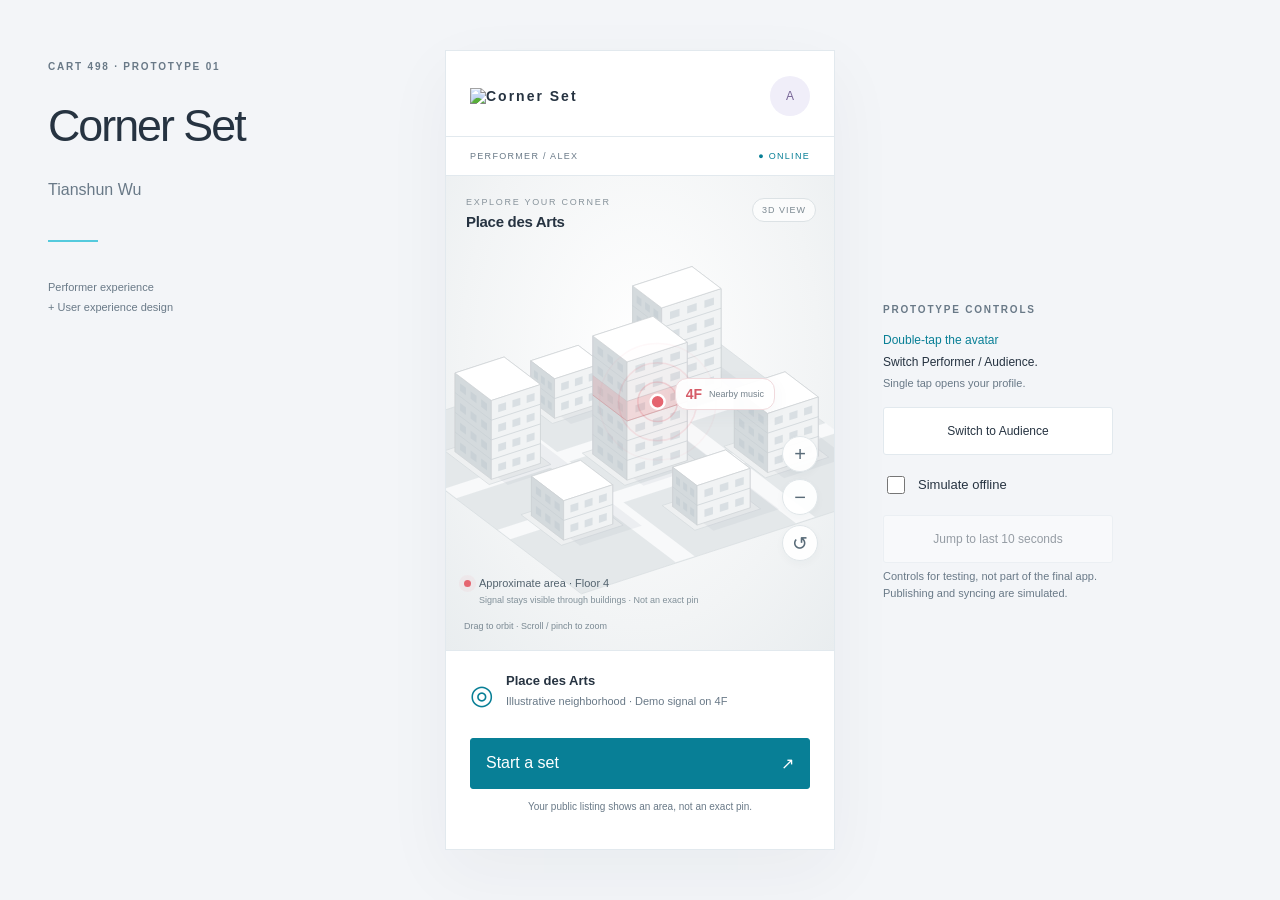
==== version control 2026-10-26/index.html @ 868d8e62 "Add initial implementation of the corner set prototype with session management and UI styling - Intr" ====
<!DOCTYPE html>
<html lang="en">
<head>
  <meta charset="UTF-8">
  <meta name="viewport" content="width=device-width, initial-scale=1">
  <meta name="theme-color" content="#f5f7fa">
  <script>try { document.documentElement.dataset.theme = localStorage.getItem("corner-set-theme") === "night" ? "night" : "day"; } catch {}</script>
  <title>Corner Set — Performer Prototype</title>
  <link rel="stylesheet" href="styles.css">
  <link rel="stylesheet" href="map3d.css">
  <script src="script.js" defer></script>
  <script src="audience.js" defer></script>
  <script src="map3d.js" defer></script>
</head>
<body>
  <div class="workspace">
    <aside class="intro">
      <p class="eyebrow">CART 498 · PROTOTYPE 01</p>
      <h1>Corner Set</h1>
      <p>Tianshun Wu</p>
      <div class="intro-line"></div>
      <p class="small">
        Performer experience<br>
        + User experience design<br>
      </p>
    </aside>

    <div class="app">
      <header class="app-header">
        <a class="brand" href="./index.html" aria-label="Corner Set home">
          <img class="brand-logo" src="assets/LOGO.png" alt="Corner Set">
        </a>
        <button id="open-profile" class="avatar avatar-button" type="button" aria-label="Open Alex’s profile" aria-controls="profile" aria-expanded="false">A</button>
      </header>

      <div class="mode-bar">
        <span id="role-label">PERFORMER / ALEX</span>
        <span id="connection">● ONLINE</span>
      </div>

      <p id="network-note" class="notice" role="status" hidden></p>
      <p id="storage-note" class="notice" hidden>
        Storage unavailable. Refreshing will reset this demo.
      </p>

      <main id="main">
        <!-- PROFILE: uses the existing fictional demo performer. -->
        <section id="profile" class="screen profile-screen" hidden>
          <button id="profile-back" class="text-button" type="button">← Back</button>
          <p class="eyebrow">YOUR CORNER</p>
          <h2 tabindex="-1">Your profile.</h2>
          <div class="profile-identity">
            <span class="avatar profile-avatar" aria-hidden="true">A</span>
            <div><h3>Alex</h3><p class="small muted">Guitar &amp; vocals</p><span class="tag">PERFORMER</span></div>
          </div>
          <div id="own-musician-profile" class="musician-micro-profile">
              <ul class="music-tags" aria-label="Music genres"></ul>
              <p class="eyebrow musician-about-label">BEHIND THE SOUND</p>
              <p class="musician-bio"></p>
              <a class="musician-social" target="_blank" rel="noopener noreferrer">
                <svg viewBox="0 0 24 24" fill="none" stroke="currentColor" stroke-width="1.6" aria-hidden="true"><rect x="3" y="3" width="18" height="18" rx="5"/><circle cx="12" cy="12" r="4"/><circle cx="17.5" cy="6.5" r=".8" fill="currentColor" stroke="none"/></svg>
                <span class="social-copy"><span class="social-label">Instagram <span class="social-demo">· Sample</span></span><span class="social-handle"></span></span>
                <span class="social-arrow" aria-hidden="true">↗</span>
              </a>
            </div>
          <dl class="profile-details">
            <div><dt>Display name</dt><dd>Alex</dd></div>
            <div><dt>Instruments</dt><dd>Guitar &amp; vocals</dd></div>
            <div><dt>Home corner</dt><dd>Place des Arts</dd></div>
          </dl>
          <p class="profile-demo small muted">Demo profile · Sample information</p>
          <div class="profile-appearance">
            <p class="eyebrow">APPEARANCE</p>
            <div class="theme-row">
              <div><strong>Night mode</strong><p id="theme-description" class="small muted">A softer view after sunset.</p></div>
              <button id="theme-toggle" class="theme-switch" type="button" role="switch" aria-checked="false" aria-label="Night mode" aria-describedby="theme-description"><span aria-hidden="true"></span></button>
            </div>
          </div>
        </section>
        <!-- HOME -->
        <section id="home" class="screen home-screen" aria-label="Home — performance area" tabindex="-1">

          <div class="map map-3d" role="group" aria-label="Interactive illustrative 3D neighborhood">
            <canvas id="city-canvas" class="city-canvas" tabindex="0" role="img"
              aria-label="Rotatable 3D neighborhood. A red signal marks approximately floor four of the central building."
              aria-describedby="map-instructions">Your browser does not support the 3D neighborhood preview.</canvas>
            <div class="map-heading"><span>EXPLORE YOUR CORNER</span><strong>Place des Arts</strong></div>
            <span class="map-dimension">3D VIEW</span>
            <div id="floor-label" class="floor-label"><b>4F</b><span>Nearby music</span></div>
            <div class="map-tools" role="group" aria-label="Map controls">
              <button type="button" data-map="in" aria-label="Zoom in" title="Zoom in">+</button>
              <button type="button" data-map="out" aria-label="Zoom out" title="Zoom out">−</button>
              <button type="button" data-map="reset" aria-label="Reset map view" title="Reset view">↺</button>
            </div>
            <div class="map-legend">
              <div class="map-signal-key"><i aria-hidden="true"></i>Approximate area · Floor 4</div>
              <p>Signal stays visible through buildings · Not an exact pin</p>
              <p class="map-help">Drag to orbit · Scroll / pinch to zoom</p>
            </div>
            <span id="map-instructions" class="sr-only">Drag to rotate. Shift-drag or use two fingers to pan. Scroll or pinch to zoom. Keyboard: arrow keys rotate, plus and minus zoom, Home resets. Illustrative buildings and example performance only; not a real listing.</span>
            <p class="map-fallback">3D preview unavailable. Example music area: central building, floor 4. Approximate location only.</p>
          </div>

          <div id="audience-home" hidden>
            <div class="audience-heading"><div><p class="eyebrow">FOLLOW THE MUSIC</p><h3>Your next live moment.</h3></div><span class="you-key">● You</span></div>
            <p id="nearby-status" class="small muted" role="status">Explore nearby performances.</p>
            <div id="performance-card" class="performance-card">
              <div class="section-top"><span id="audience-connection" class="tag">NEARBY</span><span id="audience-distance" class="small muted"></span></div>
              <div class="profile-row"><span id="artist-avatar" class="avatar">A</span><div><h3 id="artist-name">Alex</h3><p id="artist-style" class="small muted"></p></div></div>
              <p id="artist-location" class="small muted"></p>
              <div id="artist-micro-profile" class="musician-micro-profile">
              <ul class="music-tags" aria-label="Music genres"></ul>
              <p class="eyebrow musician-about-label">BEHIND THE SOUND</p>
              <p class="musician-bio"></p>
              <a class="musician-social" target="_blank" rel="noopener noreferrer">
                <svg viewBox="0 0 24 24" fill="none" stroke="currentColor" stroke-width="1.6" aria-hidden="true"><rect x="3" y="3" width="18" height="18" rx="5"/><circle cx="12" cy="12" r="4"/><circle cx="17.5" cy="6.5" r=".8" fill="currentColor" stroke="none"/></svg>
                <span class="social-copy"><span class="social-label">Instagram <span class="social-demo">· Sample</span></span><span class="social-handle"></span></span>
                <span class="social-arrow" aria-hidden="true">↗</span>
              </a>
            </div>
              <div class="audience-time"><span class="eyebrow">TIME REMAINING</span><strong id="audience-timer">20:00</strong></div>
              <button id="tip-open" class="primary" type="button">Leave a tip <span aria-hidden="true">♡</span></button>
              <p class="footnote">Connect nearby to support the performer.</p>
            </div>
            <div id="nearby-list" class="nearby-list" aria-label="Nearby performances"></div>
          </div>
          <div class="location-row performer-home">
            <span class="location-symbol" aria-hidden="true">◎</span>
            <div>
              <strong>Place des Arts</strong>
              <p class="small muted">Illustrative neighborhood · Demo signal on 4F</p>
            </div>
          </div>

          <button id="start" class="primary performer-home">
            Start a set <span aria-hidden="true">↗</span>
          </button>
          <p class="footnote performer-home">Your public listing shows an area, not an exact pin.</p>
        </section>

        <!-- SETUP -->
        <section id="setup" class="screen" hidden>
          <button id="back" class="text-button">← Back</button>
          <p class="eyebrow">BROADCAST SETUP</p>
          <h2 tabindex="-1">Set the moment.</h2>
          <p class="muted">Your profile is ready. Just choose your time.</p>

          <div class="info-card">
            <span class="eyebrow">01 / PUBLIC AREA</span>
            <h3>Place des Arts</h3>
            <p class="muted">A shared area around the plaza.</p>
            <span class="tag">APPROXIMATE LOCATION</span>
            <p class="small muted">
              Demo location only. 
            </p>
          </div>

          <fieldset>
            <legend class="eyebrow">02 / SET DURATION</legend>
            <div class="duration-options">
              <label>
                <input type="radio" name="duration" value="30" checked>
                <span><strong>30</strong>min</span>
              </label>
              <label>
                <input type="radio" name="duration" value="45">
                <span><strong>45</strong>min</span>
              </label>
              <label>
                <input type="radio" name="duration" value="60">
                <span><strong>60</strong>min</span>
              </label>
            </div>
          </fieldset>

          <div class="profile-row">
            <span class="avatar">A</span>
            <div>
              <strong>Alex</strong>
              <p class="small muted">Acoustic / Guitar & vocals</p>
            </div>
            <span class="tag">DEMO PROFILE</span>
          </div>

          <button id="publish" class="primary">
            Go live <span aria-hidden="true">↗</span>
          </button>
          <p class="footnote">Prototype only. No real alert will be sent.</p>
        </section>

        <!-- LIVE -->
        <section id="live" class="screen live-screen" hidden>
          <div class="section-top">
            <span id="live-state" class="tag">LIVE NOW</span>
            <span class="small muted">SESSION / 01</span>
          </div>

          <h2 tabindex="-1">This is your moment.</h2>
          <p class="muted">Alex · Place des Arts</p>

          <div id="timer-ring" class="timer-ring">
            <div class="timer-inner">
              <span class="eyebrow">TIME REMAINING</span>
              <span id="timer" class="timer" role="timer"
                    aria-label="Time remaining">30:00</span>
              <span id="end-time" class="small muted"></span>
            </div>
          </div>

          <button id="extend" class="extend-button">
            <span aria-hidden="true">＋</span> 15 MIN
            <small>Keep the music going</small>
          </button>

          <div class="tip-card">
            <div>
              <span class="eyebrow">CURRENT TIP JAR</span>
              <h3>Alex’s tip jar</h3>
              <p class="small muted">External link · Not connected</p>
            </div>
            <span class="tip-symbol" aria-hidden="true">♡</span>
          </div>

          <p id="listing-status" class="footnote">
            Your area is visible on the demo map.
          </p>
          <button id="end" class="danger-button">End set</button>
        </section>

        <!-- FINISHED -->
        <section id="finished" class="screen finish-screen" hidden>
          <div class="finish-symbol" aria-hidden="true">✓</div>
          <p class="eyebrow">THAT’S A WRAP</p>
          <h2 tabindex="-1">A little more music.<br>A different city.</h2>
          <p id="finish-status" class="muted"></p>
          <div class="info-card">
            <span class="eyebrow">TIME PLAYED</span>
            <h3 id="played">0 min</h3>
            <p class="small muted">Thanks for sharing your corner.</p>
          </div>
          <button id="again" class="primary">Back to home ↗</button>
        </section>
      </main>

      <!-- <footer class="app-footer">
        <span>CS / PERFORMER</span>
        <span>FUNCTIONAL STUDY — 01</span>
      </footer> -->
    </div>

    <aside class="demo-panel" aria-label="Prototype testing controls">
      <p class="eyebrow">PROTOTYPE CONTROLS</p>
      <p class="role-hint"><strong>Double-tap the avatar</strong><br>Switch Performer / Audience.<br><span class="small muted">Single tap opens your profile.</span></p>
      <button id="switch-role" class="secondary" type="button">Switch to Audience</button>
      <div id="audience-demo" hidden>
        <p class="eyebrow">SIMULATE YOUR WALK</p>
        <label class="small" for="walk-target">Walk toward</label>
        <select id="walk-target"><option value="alex">Alex · Acoustic</option><option value="mika">Mika · Jazz</option><option value="leo">Leo · Electronic</option></select>
        <button id="walk-start" class="secondary" type="button">Walk toward performance</button>
        <button id="walk-reset" class="text-button" type="button">Reset my position</button>
        <p class="small muted">Demo positions, not GPS. Enter a 45 m area to connect automatically; leave 65 m to disconnect. No audio streaming or real payment.</p>
      </div>
      <label class="offline-control">
        <input id="offline-toggle" type="checkbox">
        Simulate offline
      </label>
      <button id="fast-forward" class="secondary">Jump to last 10 seconds</button>
      <p class="small muted">
        Controls for testing, not part of the final app.
        Publishing and syncing are simulated.
      </p>
    </aside>
  </div>

  <dialog id="end-dialog" aria-labelledby="dialog-title">
    <form method="dialog">
      <p class="eyebrow">END PERFORMANCE</p>
      <h2 id="dialog-title">Calling it a day?</h2>
      <p id="end-warning" class="muted"></p>
      <button class="primary" value="cancel">Keep playing</button>
      <button class="danger-button" value="end">End set</button>
    </form>
  </dialog>

  <dialog id="tip-dialog" aria-labelledby="tip-title">
    <form method="dialog">
      <p class="eyebrow">A LITTLE APPRECIATION</p><h2 id="tip-title">Support Alex.</h2>
      <p class="muted">Choose a demo tip amount in CAD.</p>
      <fieldset><legend class="sr-only">Tip amount</legend><div class="duration-options">
        <label><input type="radio" name="tip" value="3" checked><span>$3</span></label>
        <label><input type="radio" name="tip" value="5"><span>$5</span></label>
        <label><input type="radio" name="tip" value="10"><span>$10</span></label>
      </div></fieldset>
      <p class="small muted">Prototype only. No money will be charged.</p>
      <button id="tip-confirm" class="primary" type="button">Send demo tip</button>
      <button class="danger-button" value="cancel">Cancel</button>
    </form>
  </dialog>
  <div id="toast" class="toast" role="status" hidden></div>
</body>
</html>
---- version control 2026-10-26/styles.css ----
:root {
  --background: #f3f5f8;
  --surface: #ffffff;
  --text: #263341;
  --muted: #697987;
  --line: #e2e9ee;
  --accent: #087f96;
  --cyan: #54cadd;
  --soft: #eaf8fb;
  --danger: #b64d5e;
  --orange: #9c6020;
}

* { box-sizing: border-box; }
[hidden] { display: none !important; }

body {
  margin: 0;
  background: var(--background);
  color: var(--text);
  font-family: "Segoe UI", Arial, sans-serif;
  -webkit-font-smoothing: antialiased;
}

button, input { font: inherit; }
button { cursor: pointer; }
a { color: inherit; }
button, a, input { -webkit-tap-highlight-color: transparent; }

:focus-visible {
  outline: 3px solid var(--accent);
  outline-offset: 4px;
}

button:disabled {
  opacity: .45;
  cursor: not-allowed;
}

.workspace {
  min-height: 100vh;
  display: grid;
  grid-template-columns: minmax(220px, 1fr) 390px minmax(180px, 1fr);
  align-items: center;
  gap: 48px;
  max-width: 1320px;
  padding: 48px;
  margin: auto;
}

.intro h1 {
  font-size: clamp(32px, 3.5vw, 52px);
  font-weight: 300;
  line-height: 1.15;
  letter-spacing: -2px;
  margin: 24px 0;
}

.intro p { line-height: 1.8; color: var(--muted); }
.intro-line { width: 50px; height: 2px; background: var(--cyan); margin: 36px 0; }

.app {
  background: var(--surface);
  min-height: 800px;
  border: 1px solid var(--line);
  box-shadow: 0 22px 65px #2633410c;
  display: flex;
  flex-direction: column;
  overflow: hidden;
}

.app-header {
  display: flex;
  align-items: center;
  justify-content: space-between;
  padding: 25px 24px 20px;
}

.brand {
  display: flex;
  align-items: center;
  gap: 10px;
  text-decoration: none;
  font-size: 14px;
  letter-spacing: 2px;
  font-weight: 650;
}

.brand-logo {
  display: block;
  width: 174px;
  max-width: 100%;
  height: auto;
  max-height: 48px;
  object-fit: contain;
}

.brand { max-width: calc(100% - 48px); }

.brand small {
  display: block;
  font-size: 7px;
  letter-spacing: 1.4px;
  margin-top: 5px;
  color: var(--muted);
}

.brand-mark {
  width: 36px;
  height: 36px;
  border: 1px solid var(--cyan);
  display: grid;
  place-items: center;
  color: var(--accent);
  font-size: 13px;
  font-weight: 400;
  transform: skew(-8deg);
}

.avatar {
  display: grid;
  place-items: center;
  width: 34px;
  height: 34px;
  border-radius: 50%;
  background: #f0eef9;
  color: #776596;
  font-size: 12px;
  flex-shrink: 0;
}

.mode-bar, .app-footer {
  display: flex;
  justify-content: space-between;
  gap: 12px;
  font-size: 9px;
  letter-spacing: 1.3px;
  color: var(--muted);
  padding: 14px 24px;
  border-top: 1px solid var(--line);
  border-bottom: 1px solid var(--line);
}

#connection { color: var(--accent); }
main { flex: 1; display: flex; flex-direction: column; }
.screen { padding: 28px 24px 24px; animation: enter .22s ease-out; }

.eyebrow {
  font-size: 10px;
  font-weight: 600;
  letter-spacing: 1.8px;
  color: var(--muted);
}

h2 {
  font-size: 35px;
  font-weight: 300;
  letter-spacing: -1.3px;
  line-height: 1.15;
  margin: 18px 0 12px;
}

h3 { font-size: 18px; font-weight: 500; margin: 12px 0 8px; }
p { line-height: 1.6; }
.muted { color: var(--muted); font-size: 13px; }
.small { font-size: 11px; margin: 5px 0; }
.footnote { font-size: 10px; color: var(--muted); text-align: center; line-height: 1.6; }

/* Home: map grows into the former introduction area. */
.home-screen {
  flex: 1;
  display: flex;
  flex-direction: column;
  padding-top: 0;
}

.home-screen .map {
  flex: 1 0 420px;
  margin-top: 0;
  border-top: 0;
}

.home-screen > :not(.map) { flex-shrink: 0; }

.map {
  height: 215px;
  position: relative;
  overflow: hidden;
  margin: 26px -24px 0;
  background-color: #f1f4f6;
  background-image:
    repeating-linear-gradient(22deg, transparent 0 47px, white 48px 57px, transparent 58px 105px),
    repeating-linear-gradient(112deg, transparent 0 58px, white 59px 68px, transparent 69px 121px);
  border-block: 1px solid var(--line);
}

.map-park {
  position: absolute;
  width: 140px;
  height: 84px;
  background: #dceae2;
  top: calc(50% - 42px);
  left: calc(50% - 70px);
  transform: rotate(22deg);
}

.area-circle {
  position: absolute;
  width: 130px;
  height: 130px;
  border: 1px solid #39b4ca;
  border-radius: 50%;
  background: #63d3e52b;
  top: calc(50% - 65px);
  left: calc(50% - 65px);
  box-shadow: 0 0 0 12px #63d3e50a;
}

.map-label { position: absolute; font-size: 8px; letter-spacing: 1px; color: #6c7c85; }
.label-one { top: 24px; left: 20px; }
.label-two { bottom: 36px; right: 18px; }

.area-caption {
  position: absolute;
  top: 50%;
  transform: translateY(-50%);
  width: 100%;
  text-align: center;
  font-size: 9px;
  letter-spacing: 2px;
  color: var(--accent);
}

.map-caption {
  position: absolute;
  bottom: 8px;
  left: 12px;
  font-size: 7px;
  letter-spacing: 1px;
  color: var(--muted);
}

.location-row, .profile-row {
  display: flex;
  align-items: center;
  gap: 12px;
  padding: 22px 0;
  font-size: 13px;
}

.location-symbol { font-size: 27px; color: var(--accent); }
.profile-row .tag { margin-left: auto; font-size: 8px; }

.primary, .secondary, .danger-button, .extend-button {
  width: 100%;
  min-height: 48px;
  padding: 15px;
  border: 1px solid var(--line);
  border-radius: 3px;
  transition: background .15s, transform .15s;
}

.primary {
  display: flex;
  justify-content: space-between;
  background: var(--accent);
  border-color: var(--accent);
  color: white;
  text-align: left;
}

.primary:hover:not(:disabled) { background: #066b80; }
button:active:not(:disabled) { transform: translateY(1px); }
.secondary { background: white; font-size: 12px; }

.text-button {
  border: 0;
  padding: 8px 0;
  min-height: 44px;
  background: none;
  color: var(--muted);
  font-size: 12px;
  margin: -15px 0 14px;
}

.info-card { border: 1px solid var(--line); padding: 20px; margin: 26px 0; }
.tag {
  display: inline-block;
  padding: 7px 9px;
  background: var(--soft);
  color: var(--accent);
  font-size: 9px;
  letter-spacing: 1px;
}

fieldset { border: 0; padding: 0; margin: 28px 0 10px; }
legend { padding: 0; margin-bottom: 15px; }
.duration-options { display: grid; grid-template-columns: repeat(3, 1fr); gap: 10px; }
.duration-options label { position: relative; cursor: pointer; }
.duration-options input { position: absolute; opacity: 0; width: 1px; height: 1px; }

.duration-options label span {
  display: flex;
  align-items: baseline;
  justify-content: center;
  gap: 5px;
  padding: 20px 10px;
  border: 1px solid var(--line);
  color: var(--muted);
  font-size: 11px;
}

.duration-options strong { font-size: 26px; font-weight: 300; }
.duration-options input:checked + span { border-color: var(--accent); color: var(--accent); background: var(--soft); }
.duration-options input:focus-visible + span { outline: 3px solid var(--accent); outline-offset: 3px; }

.section-top { display: flex; justify-content: space-between; align-items: center; }
.live-screen h2 { font-size: 29px; margin-top: 25px; }

.timer-ring {
  --progress: 100%;
  width: min(244px, calc(100% - 72px));
  height: auto;
  aspect-ratio: 1;
  margin: 62px auto;
  position: relative;
  isolation: isolate;
  box-shadow: 0 0 28px rgba(84, 202, 221, .09);
  border-radius: 50%;
  background: conic-gradient(var(--cyan) var(--progress), #edf1f4 0);
  padding: 3px;
}

/* Decorative water-like contours; the actual progress ring stays still. */
.timer-ring::before,
.timer-ring::after {
  content: "";
  position: absolute;
  inset: -25px;
  z-index: -1;
  pointer-events: none;
  border: 1px solid rgba(85, 192, 181, .23);
  border-radius: 39% 61% 43% 57% / 58% 40% 60% 42%;
  background: conic-gradient(from 25deg,
    rgba(94, 206, 222, .24),
    rgba(143, 215, 165, .25) 30%,
    rgba(241, 220, 128, .28) 55%,
    rgba(142, 218, 187, .22) 78%,
    rgba(94, 206, 222, .24));
  box-shadow: 0 0 20px rgba(119, 205, 190, .08);
  animation: timer-wave 16s linear infinite;
}

.timer-ring::after {
  inset: -32px;
  border-color: rgba(119, 200, 179, .19);
  opacity: .65;
  border-radius: 58% 42% 62% 38% / 44% 59% 41% 56%;
  animation-duration: 23s;
  animation-delay: -7s;
  animation-direction: reverse;
}

@keyframes timer-wave {
  0% { transform: rotate(0deg) scale(1); border-radius: 36% 64% 42% 58% / 61% 37% 63% 39%; }
  25% { transform: rotate(90deg) scale(1.025); border-radius: 59% 41% 65% 35% / 38% 62% 41% 59%; }
  50% { transform: rotate(180deg) scale(.98); border-radius: 66% 34% 44% 56% / 58% 35% 65% 42%; }
  75% { transform: rotate(270deg) scale(1.015); border-radius: 41% 59% 34% 66% / 64% 43% 57% 36%; }
  100% { transform: rotate(360deg) scale(1); border-radius: 36% 64% 42% 58% / 61% 37% 63% 39%; }
}

.timer-inner {
  width: 100%;
  height: 100%;
  border-radius: 50%;
  background: white;
  display: flex;
  flex-direction: column;
  justify-content: center;
  align-items: center;
  border: 9px solid white;
  box-shadow: inset 0 0 0 1px var(--line);
}

.timer { font-size: 53px; font-weight: 300; letter-spacing: -2px; font-variant-numeric: tabular-nums; margin: 12px 0; }

.extend-button {
  background: var(--soft);
  border-color: #bde7ee;
  color: var(--accent);
  font-size: 22px;
  letter-spacing: 2px;
}

.extend-button small { display: block; font-size: 10px; letter-spacing: .5px; margin-top: 5px; }
.tip-card { display: flex; align-items: center; justify-content: space-between; padding: 24px 0 16px; }
.tip-card h3 { margin: 8px 0; }
.tip-symbol { color: #a78bc2; font-size: 32px; }
.danger-button { color: var(--danger); background: white; border-color: #ebd7db; }
.danger-button:hover { background: #fff5f6; }

.notice { margin: 0; padding: 12px 24px; background: #fff4df; color: #7b5721; font-size: 11px; }
.finish-screen { padding-top: 50px; }
.finish-symbol { width: 60px; height: 60px; border: 1px solid var(--cyan); color: var(--accent); display: grid; place-items: center; border-radius: 50%; font-size: 24px; margin-bottom: 30px; }

.app-footer { border-bottom: 0; font-size: 8px; margin-top: 20px; }
.demo-panel { max-width: 230px; }
.offline-control { display: flex; gap: 10px; align-items: center; padding: 18px 0; font-size: 13px; min-height: 48px; }
.offline-control input { accent-color: var(--accent); width: 18px; height: 18px; }

dialog {
  width: min(350px, calc(100% - 32px));
  border: 1px solid var(--line);
  padding: 26px;
  color: var(--text);
  box-shadow: 0 20px 80px #172b3a30;
}
dialog::backdrop { background: #20313f65; backdrop-filter: blur(4px); }
dialog h2 { font-size: 29px; }
dialog button { margin-top: 12px; }

.toast {
  position: fixed;
  bottom: 25px;
  left: 50%;
  transform: translateX(-50%);
  width: max-content;
  max-width: calc(100% - 32px);
  padding: 13px 20px;
  background: #263341;
  color: white;
  font-size: 12px;
  box-shadow: 0 8px 30px #0002;
  z-index: 10;
}

@keyframes enter {
  from { opacity: 0; transform: translateY(5px); }
  to { opacity: 1; transform: translateY(0); }
}

@media (max-width: 1050px) {
  .workspace { grid-template-columns: 390px 200px; justify-content: center; gap: 30px; }
  .intro { display: none; }
}

@media (max-width: 680px) {
  .workspace { display: block; padding: 0; }
  .app { width: 100%; max-width: 430px; margin: auto; min-height: 100svh; border: 0; }
  .home-screen .map { flex-basis: clamp(280px, 52svh, 420px); }
  .demo-panel { max-width: 430px; margin: auto; padding: 24px; }
}

@media (prefers-reduced-motion: reduce) {
  *, *::before, *::after { animation: none !important; transition: none !important; }
}

/* Profile and shared day/night theme. */
:root { color-scheme: light; --button-text: #fff; --button-hover: #066b80; }
:root[data-theme="night"] {
  color-scheme: dark;
  --background: #10161e; --surface: #171f29; --text: #e4ebf2;
  --muted: #a1afbe; --line: #303d4b; --accent: #78d4e3;
  --cyan: #62bdce; --soft: #223642; --danger: #f29ba9; --orange: #e7b879;
  --button-text: #132731; --button-hover: #97e1ec;
}
.avatar-button { border: 1px solid transparent; width: 40px; height: 40px; padding: 0; }
.avatar-button:hover, .avatar-button[aria-expanded="true"] { border-color: var(--accent); }
.profile-screen { flex: 1; display: flex; flex-direction: column; }
.profile-screen > .text-button { align-self: flex-start; }
.profile-screen > .eyebrow { margin-top: 0; }
.profile-screen h2 { margin-top: 8px; }
.profile-identity { display: flex; align-items: center; gap: 18px; padding: 24px 0; }
.profile-avatar { width: 68px; height: 68px; font-size: 26px; font-weight: 300; }
.profile-identity h3 { margin: 0 0 4px; font-size: 25px; font-weight: 400; }
.profile-identity .tag { margin-top: 8px; }
.profile-details { margin: 0; }
.profile-details > div { display: flex; justify-content: space-between; gap: 18px; padding: 17px 0; border-bottom: 1px solid var(--line); font-size: 12px; }
.profile-details dt { color: var(--muted); }
.profile-details dd { margin: 0; text-align: right; }
.profile-demo { padding: 12px 0 24px; }
.profile-appearance { margin-top: auto; padding-top: 22px; border-top: 1px solid var(--line); }
.theme-row { display: flex; align-items: center; justify-content: space-between; gap: 16px; padding: 10px 0 6px; }
.theme-row strong { font-size: 14px; font-weight: 500; }
.theme-switch { width: 50px; min-width: 50px; height: 30px; border: 1px solid var(--line); border-radius: 30px; padding: 3px; background: #dce3e9; }
.theme-switch span { display: block; width: 22px; height: 22px; border-radius: 50%; background: #fff; box-shadow: 0 1px 4px #0002; transition: transform .2s; }
.theme-switch[aria-checked="true"] { background: var(--accent); border-color: var(--accent); }
.theme-switch[aria-checked="true"] span { transform: translateX(20px); background: #172b35; }
.primary { color: var(--button-text); }
.primary:hover:not(:disabled) { background: var(--button-hover); }
.secondary, .danger-button, dialog, .timer-inner { background: var(--surface); }
.secondary { color: var(--text); }
.timer-inner { border-color: var(--surface); }
#end-dialog .primary { justify-content: center; text-align: center; align-items: center; }
:root[data-theme="night"] .avatar { background: #343047; color: #d3bff0; }
:root[data-theme="night"] .timer-ring { background: conic-gradient(var(--cyan) var(--progress), var(--line) 0); }
:root[data-theme="night"] .extend-button { border-color: #365866; }
:root[data-theme="night"] .danger-button { border-color: #65414e; }
:root[data-theme="night"] .danger-button:hover { background: #352630; }
:root[data-theme="night"] .notice { background: #3d3321; color: #f0ce94; }
:root[data-theme="night"] dialog::backdrop { background: #060c16a6; }
:root[data-theme="night"] .toast { background: #dce7ee; color: #172731; }
:root[data-theme="night"] .logo-fallback { filter: brightness(0) invert(1); }

/* Audience shares the same type, spacing, cards and theme tokens. */
.role-hint { font-size: 12px; line-height: 1.8; }
.role-hint strong { color: var(--accent); font-weight: 500; }
#audience-demo { margin-top: 24px; border-top: 1px solid var(--line); padding-top: 14px; }
#walk-target { width: 100%; padding: 12px 8px; margin: 8px 0 12px; color: var(--text); background: var(--surface); border: 1px solid var(--line); border-radius: 3px; font: inherit; font-size: 12px; }
#walk-reset { margin: 8px 0 0; }
.audience-heading { display: flex; align-items: center; justify-content: space-between; gap: 12px; margin-top: 20px; }
.audience-heading h3 { font-size: 21px; font-weight: 300; margin: 8px 0; }
.you-key { color: #287edb; font-size: 11px; white-space: nowrap; }
.performance-card { border: 1px solid var(--line); padding: 18px; margin: 18px 0; border-radius: 12px; }
.performance-card.is-connected { border-color: var(--accent); }
.performance-card .profile-row { padding: 12px 0; }
.performance-card h3 { margin: 0; }
.audience-time { display: flex; align-items: center; justify-content: space-between; margin: 22px 0; }
.audience-time strong { font-size: 30px; font-weight: 300; font-variant-numeric: tabular-nums; }
.nearby-list { display: grid; gap: 8px; margin: 16px 0; }
.nearby-item { display: flex; justify-content: space-between; align-items: center; gap: 10px; padding: 13px; background: var(--surface); color: var(--text); border: 1px solid var(--line); border-radius: 8px; text-align: left; font-size: 12px; }
.nearby-item[aria-pressed="true"] { border-color: var(--accent); background: var(--soft); }
.nearby-item small { color: var(--muted); }
#tip-dialog .primary { justify-content: center; }
:root[data-theme="night"] .you-key { color: #80b8ff; }

@property --role-reveal {
  syntax: '<length>';
  inherits: false;
  initial-value: 0px;
}
/* Avatar-origin role transition; scoped to the phone, not the demo controls. */
:root { --role-wash: #e3f5f8; --role-wave: #62bfd13b; }
:root[data-theme="night"] { --role-wash: #223844; --role-wave: #7dd4df30; }
.app { view-transition-name: role-surface; }
.role-transitioning .app { pointer-events: none; }
.role-transitioning .screen { animation: none; }
::view-transition-group(role-surface) { animation-duration: 760ms; animation-timing-function: cubic-bezier(.4,0,.2,1); overflow: clip; }
::view-transition-old(role-surface),
::view-transition-new(role-surface) { mix-blend-mode: normal; height: 100%; object-fit: cover; object-position: top; }
::view-transition-old(role-surface) { animation: none; z-index: 1; }
::view-transition-new(role-surface) { z-index: 2; mask-image: radial-gradient(circle at var(--role-x) var(--role-y), #000 calc(var(--role-reveal) - 26px), #000b calc(var(--role-reveal) - 16px), #0003 calc(var(--role-reveal) - 5px), transparent var(--role-reveal)); animation: role-circle-reveal 760ms cubic-bezier(.4,0,.2,1) both; }
::view-transition-old(root), ::view-transition-new(root) { animation: none; mix-blend-mode: normal; }
@keyframes role-circle-reveal {
  0% { --role-reveal: 0px; clip-path: circle(0px at var(--role-x) var(--role-y)); filter: saturate(.8) brightness(1.06); }
  100% { --role-reveal: var(--role-radius); clip-path: circle(var(--role-radius) at var(--role-x) var(--role-y)); filter: none; }
}
.role-ripple-curtain { position: fixed; overflow: hidden; z-index: 1000; pointer-events: auto; contain: paint; }
.role-ripple-disk { position: absolute; border-radius: 50%; background: var(--role-wash); transform: translate(-50%,-50%) scale(0); box-shadow: 0 0 0 18px var(--role-wave), 0 0 0 40px var(--role-wave); }
@media (prefers-reduced-motion: reduce) {
  ::view-transition-group(role-surface), ::view-transition-old(role-surface), ::view-transition-new(role-surface) { animation: none !important; }
}



.role-transitioning .app {
  pointer-events: none;
}

.role-transitioning .screen {
  animation: none;
}

.role-ink-curtain {
  position: fixed;
  display: block;
  z-index: 1000;
  overflow: hidden;
  pointer-events: auto;
  contain: paint;
}

.role-ink-curtain path {
  vector-effect: non-scaling-stroke;
}
/* Musician micro-profiles use the shared day and night palette. */
.musician-micro-profile { min-width: 0; }
.music-tags { display: flex; flex-wrap: wrap; gap: 6px; list-style: none; padding: 0; margin: 14px 0 20px; }
.music-tag { padding: 6px 10px; border: 1px solid var(--line); border-radius: 999px; background: var(--soft); color: var(--accent); font-size: 11px; font-weight: 500; line-height: 1.3; }
.musician-about-label { margin: 0 0 8px; font-size: 9px; }
.musician-bio { margin: 0 0 18px; font-size: 13px; line-height: 1.75; color: var(--text); }
.musician-social { display: flex; align-items: center; gap: 10px; min-height: 58px; padding: 11px 12px; border: 1px solid var(--line); border-radius: 10px; color: var(--text); text-decoration: none; transition: background .18s, border-color .18s; }
.musician-social:hover { background: var(--soft); border-color: var(--accent); }
.musician-social > svg { width: 22px; height: 22px; flex-shrink: 0; color: var(--accent); }
.social-copy { display: grid; gap: 4px; min-width: 0; }
.social-label { font-size: 11px; font-weight: 600; }
.social-demo { color: var(--muted); font-size: 10px; font-weight: 400; }
.social-handle { font-size: 11px; color: var(--muted); overflow-wrap: anywhere; line-height: 1.4; }
.social-arrow { margin-left: auto; color: var(--accent); font-size: 20px; }
#own-musician-profile { padding-bottom: 20px; border-bottom: 1px solid var(--line); }
.performance-card .profile-row > div { min-width: 0; }
.performance-card .avatar { flex-shrink: 0; }

.intro {
  align-self: start;
  position: sticky;
  top: 48px;
}
---- version control 2026-10-26/map3d.css ----
/* Self-contained neighborhood viewer and its controls. */
.home-screen .map-3d {
  position: relative;
  background: radial-gradient(ellipse at 50% 38%, #fff 0%, #f2f4f5 65%, #e9edef 100%);
  isolation: isolate;
  min-height: 420px;
}
.city-canvas { width: 100%; height: 100%; position: absolute; inset: 0; display: block; touch-action: none; cursor: grab; }
.city-canvas.is-dragging { cursor: grabbing; }
.city-canvas:focus-visible { outline-offset: -5px; border-radius: 8px; }
.map-heading { position: absolute; top: 21px; left: 20px; pointer-events: none; }
.map-heading span { display: block; font-size: 9px; letter-spacing: 1.7px; color: #88949c; }
.map-heading strong { display: block; font-size: 15px; font-weight: 550; letter-spacing: -.3px; margin-top: 6px; }
.map-dimension { position: absolute; right: 18px; top: 22px; border: 1px solid #dce2e5; border-radius: 20px; padding: 6px 9px; font-size: 9px; letter-spacing: 1px; color: #7b8891; background: #ffffffb3; pointer-events: none; }
.floor-label { position: absolute; pointer-events: none; display: flex; align-items: center; gap: 7px; padding: 7px 10px; background: #fffffff2; border: 1px solid #f0dadd; border-radius: 12px; box-shadow: 0 5px 18px #4353610c; white-space: nowrap; }
.floor-label b { color: #d65c68; font-size: 14px; font-weight: 600; }
.floor-label span { font-size: 9px; color: #75828c; }
.map-tools { position: absolute; right: 16px; bottom: 89px; display: flex; flex-direction: column; gap: 7px; }
.map-tools button { width: 36px; height: 36px; border: 1px solid #e0e6e9; border-radius: 50%; background: #fffffff0; color: #596b78; font-size: 20px; box-shadow: 0 3px 9px #26334108; display: grid; place-items: center; padding: 0; }
.map-tools button:hover { border-color: var(--cyan); color: var(--accent); background: #f1fcff; }
.map-tools button[data-map="reset"] { font-size: 19px; margin-top: 3px; }
.map-legend { position: absolute; left: 18px; right: 18px; bottom: 17px; pointer-events: none; }
.map-signal-key { display: flex; align-items: center; gap: 8px; font-size: 11px; color: #53636e; }
.map-signal-key i { width: 7px; height: 7px; background: #e56570; border-radius: 50%; box-shadow: 0 0 0 5px #e5657010; }
.map-legend p { margin: 5px 0 0 15px; color: #819099; font-size: 9px; line-height: 1.5; }
.map-help { margin-top: 12px !important; margin-left: 0 !important; font-size: 9px !important; color: #7a8993 !important; }
.map-fallback { display: none; }
.map-unavailable .map-fallback { display: block; position: absolute; top: 40%; left: 24px; right: 24px; font-size: 13px; color: var(--muted); }
.map-unavailable .floor-label { display: none; }
@media (max-width: 680px) { .home-screen .map-3d { min-height: 420px; flex-basis: clamp(420px, 60svh, 560px); } }

.sr-only { position: absolute; width: 1px; height: 1px; padding: 0; margin: -1px; overflow: hidden; clip-path: inset(50%); white-space: nowrap; border: 0; }

:root[data-theme="night"] .home-screen .map-3d { background: radial-gradient(ellipse at 50% 38%, #293544 0%, #1c2733 65%, #17212d 100%); }
:root[data-theme="night"] .map-heading span,
:root[data-theme="night"] .map-legend p,
:root[data-theme="night"] .floor-label span { color: #acbac8; }
:root[data-theme="night"] .map-dimension,
:root[data-theme="night"] .map-tools button { color: #d6e2eb; background: #24323f; border-color: #475767; }
:root[data-theme="night"] .map-tools button:hover { background: #334854; border-color: var(--cyan); }
:root[data-theme="night"] .floor-label { background: #24323ff5; border-color: #76515e; }
:root[data-theme="night"] .floor-label b { color: #ffadb5; }
:root[data-theme="night"] .map-signal-key { color: #d0dbe5; }
:root[data-theme="night"] .map-help { color: #acbac8 !important; }

.performance-pin { position: absolute; width: 44px; height: 44px; border: 0; padding: 0; border-radius: 50%; background: transparent; transform: translate(-50%, -50%); }
.performance-pin:active:not(:disabled) { transform: translate(-50%, -50%); }
.performance-pin span { display: block; width: 12px; height: 12px; margin: auto; background: #e56570; border: 2px solid white; border-radius: 50%; box-shadow: 0 0 0 5px #e5657025; }
.performance-pin[aria-pressed="true"] span { box-shadow: 0 0 0 7px #e5657040; }
.my-map-position { position: absolute; transform: translate(-50%, -50%); pointer-events: none; width: 18px; height: 18px; background: #2987ef; border: 3px solid white; border-radius: 50%; box-shadow: 0 0 0 9px #2987ef25, 0 2px 6px #0003; }
.my-map-position::after { content: 'You'; position: absolute; top: 20px; left: 50%; transform: translateX(-50%); background: var(--surface); color: var(--text); padding: 3px 7px; font-size: 10px; border-radius: 9px; }
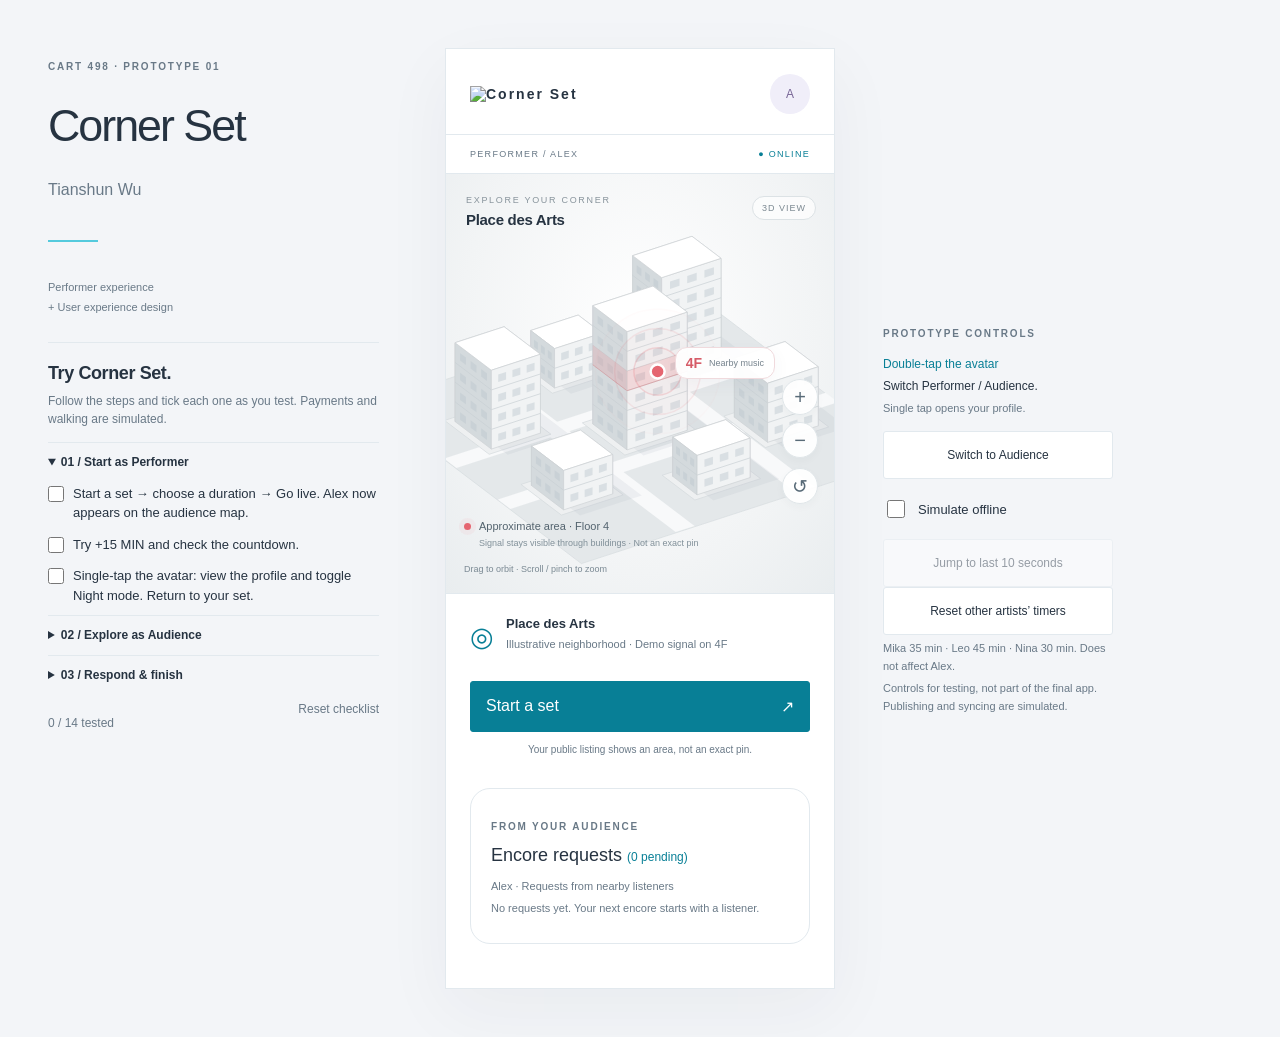
==== commit 17ca7bf9: "Update finish message to create a more engaging user experience" ====
--- a/version control 2026-10-26/index.html
+++ b/version control 2026-10-26/index.html
@@ -231,7 +231,7 @@
         <section id="finished" class="screen finish-screen" hidden>
           <div class="finish-symbol" aria-hidden="true">✓</div>
           <p class="eyebrow">THAT’S A WRAP</p>
-          <h2 tabindex="-1">A little more music.<br>A different city.</h2>
+          <h2 tabindex="-1">Let's call it a day<br>: )</h2>
           <p id="finish-status" class="muted"></p>
           <div class="info-card">
             <span class="eyebrow">TIME PLAYED</span>
